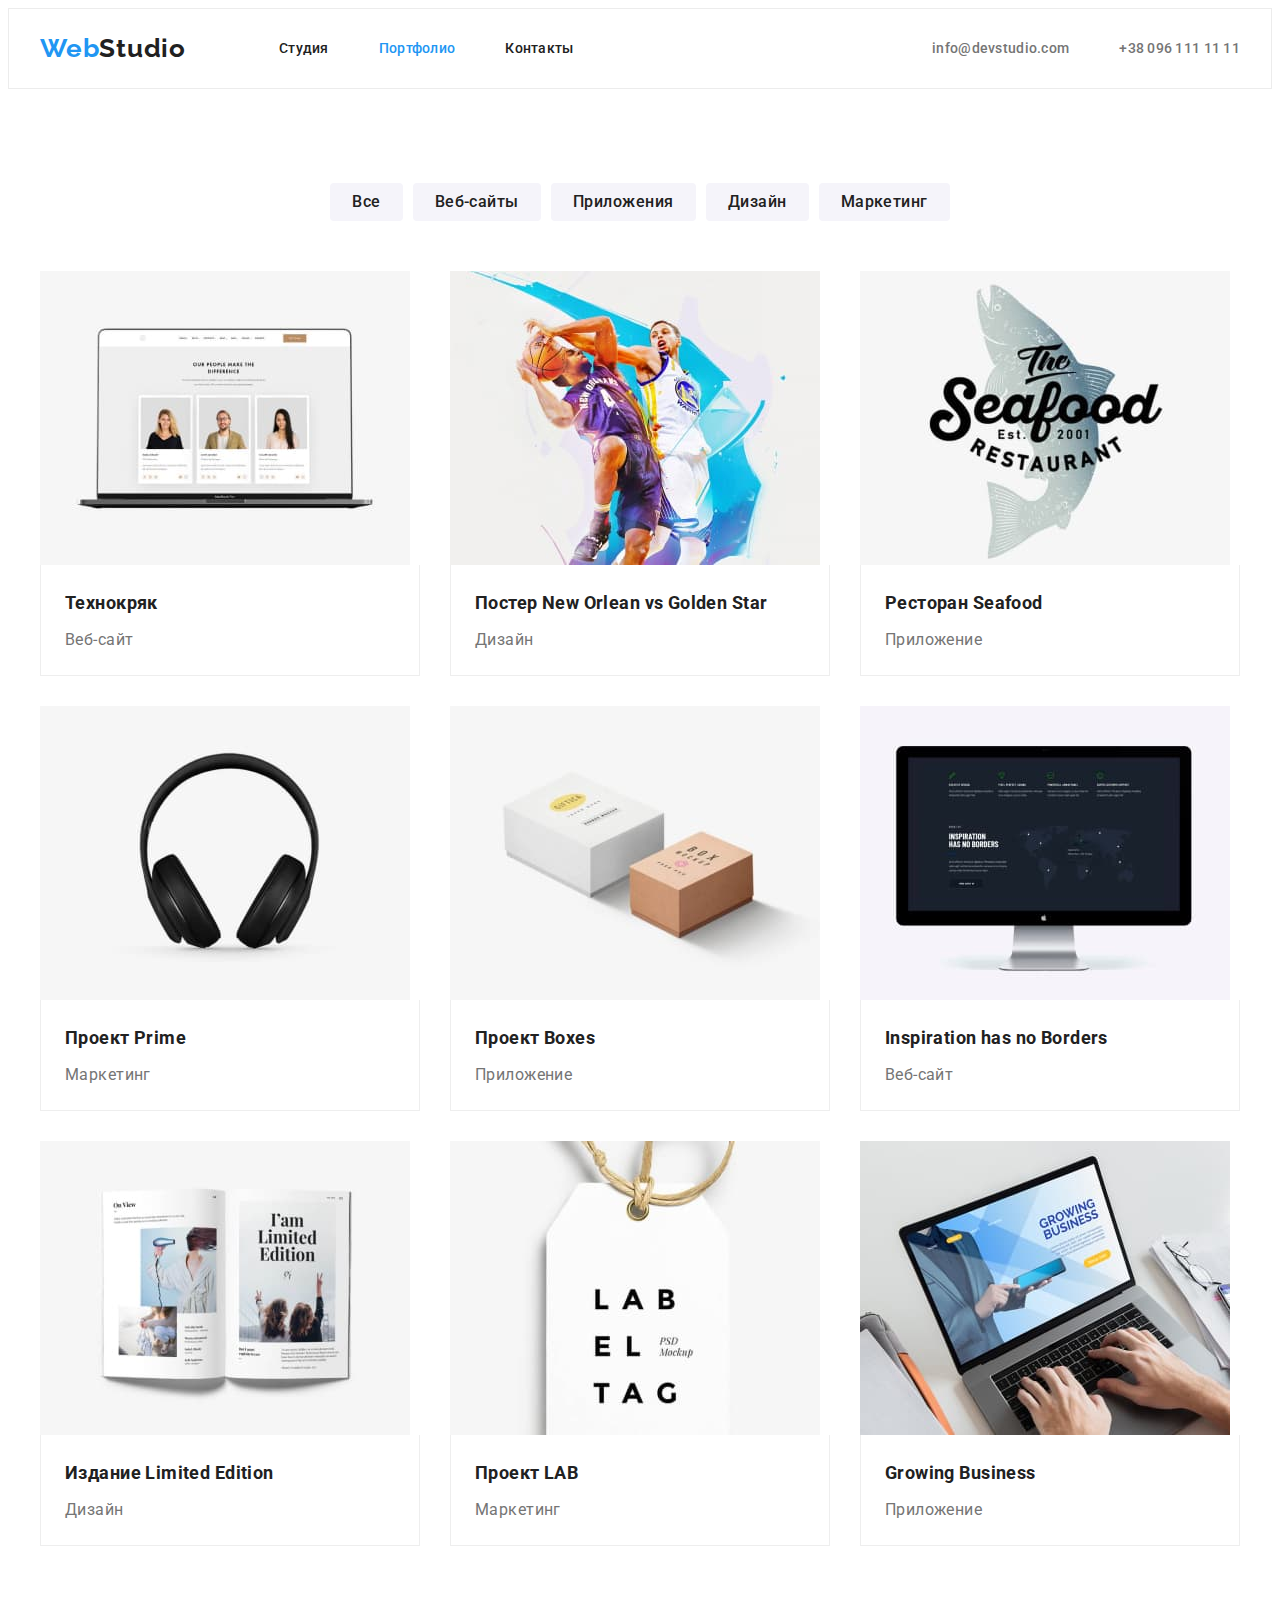
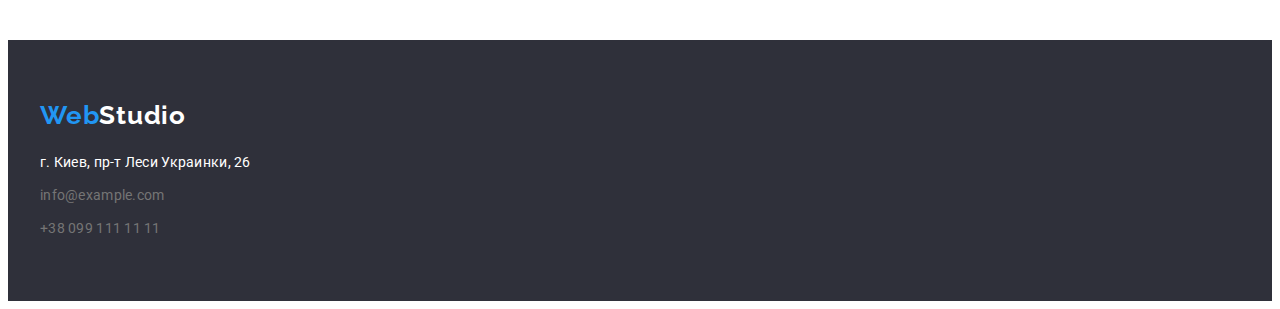
==== portfolio.html @ 75e48bdc "clone from v.007" ====
<!DOCTYPE html>
<html lang="ru">
  <head>
    <meta charset="UTF-8" />
    <meta http-equiv="X-UA-Compatible" content="IE=edge" />
    <meta name="viewport" content="width=device-width, initial-scale=1.0" />
    <link rel="preconnect" href="https://fonts.googleapis.com" />
    <link rel="preconnect" href="https://fonts.gstatic.com" crossorigin />
    <link
      href="https://fonts.googleapis.com/css2?family=Raleway:wght@700&family=Roboto:wght@400;500;700;900&display=swap"
      rel="stylesheet"
    />
    <link
      rel="stylesheet"
      href="https://cdnjs.cloudflare.com/ajax/libs/modern-normalize/1.1.0/modern-normalize.min.css"
      integrity="sha512-wpPYUAdjBVSE4KJnH1VR1HeZfpl1ub8YT/NKx4PuQ5NmX2tKuGu6U/JRp5y+Y8XG2tV+wKQpNHVUX03MfMFn9Q=="
      crossorigin="anonymous"
      referrerpolicy="no-referrer"
    />
    <link rel="stylesheet" href="./css/styless.css" />
    <title>Студия</title>
  </head>
  <body>
  </head>
  <body>
    <header class="header">
      <div class="container">
        <a class="log" href="./index.html"><span class="web">Web</span>Studio</a>
        <nav class="nav">
          <ul class="list">
            <li class="nav-link"><a class="link" href="./index.html">Студия</a></li>
            <li class="nav-link"><a class="link current" href="./portfolio.html">Портфолио</a></li>
            <li class="nav-link"><a class="link" href="#">Контакты</a></li>
          </ul>
        </nav>
        <ul class="list header-contact">
          <li class="contact-link">
            <a class="contact link" href="mailto:info@devstudio.com">info@devstudio.com</a>
          </li>
          <li class="contact-link">
            <a class="contact link" href="tel:+380961111111">+38 096 111 11 11</a>
          </li>
        </ul>
      </div>
    </header>
    <main>
      <section class="portfolio">
        <div class="container">
        <h1 class="visually-hidden">Портфолио</h1>
      <ul class="list list-filtr">
        <li class="list-filtr-unit">
          <button class="filtr" type="button">Все</button>
        </li>
        <li class="list-filtr-unit">
          <button class="filtr" type="button">Веб-сайты</button>
        </li>
        <li class="list-filtr-unit">
          <button class="filtr" type="button">Приложения</button>
        </li>
        <li class="list-filtr-unit">
          <button class="filtr" type="button">Дизайн</button>
        </li>
        <li class="list-filtr-unit">
          <button class="filtr" type="button">Маркетинг</button>
        </li>
      </ul>
      <ul class="list list-article">
        <li class="article">
          <img
            src="./images/projects/project-1.jpg"
            alt="Робота з интерфейсом"
            width="370"
            height="295"
          />
          <div class="article-text">
          <h2 class="title">Технокряк</h2>
          <p class="text">Веб-сайт</p>
        </div>
        </li>
        <li class="article">
          <img
            src="./images/projects/project-2.jpg"
            alt="Робота з интерфейсом"
            width="370"
            height="295"
          />
          <div class="article-text">
          <h2 class="title">Постер New Orlean vs Golden Star</h2>
          <p class="text">Дизайн</p>
        </div>
        </li>
        <li class="article">
          <img
            src="./images/projects/project-3.jpg"
            alt="Робота з интерфейсом"
            width="370"
            height="295"
          />
          <div class="article-text">
          <h2 class="title">Ресторан Seafood</h2>
          <p class="text">Приложение</p>
        </div>
        </li>
        <li class="article">
          <img
            src="./images/projects/project-4.jpg"
            alt="Робота з интерфейсом"
            width="370"
            height="295"
          />
          <div class="article-text">
          <h2 class="title">Проект Prime</h2>
          <p class="text">Маркетинг</p>
        </div>
        </li>
        <li class="article">
          <img
            src="./images/projects/project-5.jpg"
            alt="Робота з интерфейсом"
            width="370"
            height="295"
          />
          <div class="article-text">
          <h2 class="title">Проект Boxes</h2>
          <p class="text">Приложение</p>
        </li>
        <li class="article">
          <img
            src="./images/projects/project-6.jpg"
            alt="Робота з интерфейсом"
            width="370"
            height="295"
          />
          <div class="article-text">
          <h2 class="title" lang="en">Inspiration has no Borders</h2>
          <p class="text">Веб-сайт</p>
        </div>
        </li>
        <li class="article">
          <img
            src="./images/projects/project-7.jpg"
            alt="Робота з интерфейсом"
            width="370"
            height="295"
          />
          <div class="article-text">
          <h2 class="title">Издание Limited Edition</h2>
          <p class="text">Дизайн</p>
        </div>
        </li>
        <li class="article">
          <img
            src="./images/projects/project-8.jpg"
            alt="Робота з интерфейсом"
            width="370"
            height="295"
          />
          <div class="article-text">
          <h2 class="title">Проект LAB</h2>
          <p class="text">Маркетинг</p>
        </div>
        </li>
        <li class="article">
          <img
            src="./images/projects/project-9.jpg"
            alt="Робота з интерфейсом"
            width="370"
            height="295"
          />
          <div class="article-text">
          <h2 class="title">Growing Business</h2>
          <p class="text">Приложение</p>
        </div>
        </li>
      </ul>
      </div>
      </section>
    </main>
     <footer class="footer">
      <div class="container">
        <a class="log" href="./index.html"
          ><span class="web">Web</span><span class="white">Studio</span></a
        >
        <address>
        <ul class="list">
          <li class="footer-list-item">
            
            <a class="link white"
              href="https://goo.gl/maps/G6xnpfV4FDmesNqK6"
              target="_blank"
              rel="noopener noreferrer"
              >г. Киев, пр-т Леси Украинки, 26</a
            >
          </li>
          <li class="footer-list-item">
            <a class="contact link" href="mailto:info@example.com">info@example.com</a>
          </li>
          <li class="footer-list-item">
            <a class="contact link" href="tel:+380991111111">+38 099 111 11 11</a>
          </li>
        </ul>
        </address>
      </div>
    </footer>
  </body>
</html>
---- css/styless.css ----
:root {
  --main-font: 'Roboto';
  --second-font: 'Raleway';
  --title-color: #212121;
  --main-color: #757575;
  --white-color: #ffffff;
  --footercontact-color: rgba(255, 255, 255, 0.6);
  --blue-color: #2196f3;
  --second-background: #2f303a;
  --comand-background: #f5f4fa;
  --hoverbutton-background: #188ce8;
  --border-color: #757575;
  /* сетка */
  --indent: 30px;
  --items: 3;
}

body {
  font-family: var(--main-font), sans-serif;
  font-size: 14px;
  letter-spacing: 0.03em;
  color: var(--main-color);
  background-color: var(--white-color);
}
h1,
h2,
h3,
h4,
p {
  margin: 0px;
}
img {
  display: block;
  max-width: 100%;
  height: auto;
}
address{
  font-style: normal;
}
.container {
  width: 1200px;
 margin: 0 auto;
 padding: 0 15px;
}

.section{
  padding-top: 94px;
  padding-bottom: 94px;
}
.header {
  border: 1px solid #ececec;
  padding: 24px 0px;
}
.list {
  list-style: none;
  margin: 0;
  padding-left: 0;
}
.link,
.log {
  text-decoration: none;
  color: var(--title-color);
}
.header .container {
  display: flex;
  align-items: center;
}
.header .list{
  display: flex;
}

.web {
  color: var(--blue-color);
}

.log {
  font-family: var(--second-font);
  font-style: normal;
  font-weight: 700;
  font-size: 26px;
  line-height: 1.19;
  letter-spacing: 0.03em;
  margin-right: 93px;
}
.contact-link:not(:last-child),
.nav-link:not(:last-child) {
  margin-right: 50px;
}
.nav{
  margin-right: auto;
}
.contact {
  color: var(--main-color);
}
.link{
  font-weight: 500;
  line-height: 1.14;
  letter-spacing: 0.02em;
}
.link:hover,
.link:focus,
.contact:hover,
.contact:focus,
.adress:hover,
.adress:focus {
  color: var(--blue-color);
}
.hero {
  padding: 200px 0;
  text-align: center;
}
.hero,
.footer {
  background-color: var(--second-background);
}
.hero .title {
  color: var(--white-color);
  font-weight: 900;
  font-size: 44px;
  line-height: 1.36;
  text-align: center;
  letter-spacing: 0.06em;
  text-transform: uppercase;
  width: 696px;
  margin: 0 auto;
  margin-bottom: 30px;
}
.button {
  min-width: 200px;
  padding: 10px 32px;
  background-color: var(--blue-color);
  color: var(--white-color);
  border: none;
  border-radius: 4px;
  cursor: pointer;
  font-family: var(--main-font), sans-serif;
  letter-spacing: 0.06em;
  font-weight: 700;
  font-size: 16px;
  line-height: 1.88;
  /* identical to box height,30px or 188% */
  box-shadow: 0px 4px 4px rgba(0, 0, 0, 0.15);
}
.button:hover,
.button:focus {
  background-color: var(--hoverbutton-background);
}
.list-unit {
  background-color: var(--white-color);
  box-shadow: 0px 2px 1px 0px #00000033;
  box-shadow: 0px 1px 1px 0px #00000024;
  box-shadow: 0px 1px 3px 0px #0000001f;
}
.specialties p{
  line-height: 1.71;
  /*24px or 171% */
}
.wework .list,
.specialties .list,
.team .list{
  display: flex;
}
.wework .list-item:not(:last-child){
  margin-right: 30px;
}
.title {
  font-weight: 500;
  font-size: 16px;
  line-height: 1.19;
  /* identical to box height */
  color: var(--title-color);
}
.specialties .title {
  font-weight: 700;
  font-size: 14px;
  text-transform: uppercase;
  margin-bottom: 10px;
}
.specialties .list-item {
  width: 270px;
}
.specialties .list-item:not(:last-child){
  margin-right: 30px;
}

.team {
  /* font-size: 16px;
  line-height: 1.19; */
  /* 19px, identical to box height */
  text-align: center;
  background-color: var(--comand-background);
  padding-top: 94px;
  padding-bottom: 94px;
}

.wework .title,
.team-title {
  font-weight: 700;
  font-size: 36px;
  line-height: 1.17;
  text-align: center;
  margin-bottom: 50px;
}
.text-team-unit{
  padding-top: 30px;
  padding-bottom: 30px;
}
.list-unit:not(:last-child){
  margin-right: 30px;
}
.list-unit .title {
  margin-bottom: 10px;
}
.team p{
  font-weight: 400;
font-size: 16px;
line-height: 1.18;
}
.footer {
  padding-top: 60px;
  padding-bottom: 60px;
}
.footer .log{
  display: block;
  margin-right: 0;
  margin-bottom: 20px;
}
.footer .link{
  font-weight: 400;
  font-size: 14px;
  line-height: 1.71;
}
.footer .footer-list-item:not(:last-child) {
  margin-bottom: 9px;
}
.footer.contact {
  color: var(--footercontact-color);
}
.white {
  color: var(--white-color);
}

/* Portfolio */
.portfolio {
  padding-top: 94px;
  padding-bottom: 94px;
}
.list-filtr {
  display: flex;
  justify-content: center;
  margin-bottom: 50px;
}
.filtr {
  display: flex;
  font-family: var(--main-font), sans-serif;
  color: var(--title-color);
  background-color: var(--comand-background);
  border-radius: 4px;
  border: none;
  cursor: pointer;
  letter-spacing: 0.03em;
  font-weight: 500;
  font-size: 16px;
  line-height: 1.62;
  /* identical to box height, or 162% */
  text-align: center;
  padding: 6px 22px;
}
.filtr:hover,
.filtr:focus {
  color: var(--white-color);
  background-color: var(--blue-color);
  box-shadow: 0px 2px 2px 0px #0000001f;
  box-shadow: 0px 1px 2px 0px #00000014;
  box-shadow: 0px 3px 1px 0px #0000001a;
}
.list-filtr-unit:not(:last-child) {
  margin-right: 10px;
}
.list-article {
  display: flex;
  flex-wrap: wrap;
  margin: calc(-1 * var(--indent) / 2);
}
.article {
  flex-basis: calc((100% - var(--indent) * var(--items)) / var(--items));
  margin: calc(var(--indent) / 2);
}
.article-text {
  border: 1px solid #eeeeee;
  border-top: none;
  padding: 20px 24px;
}
.article .title {
  font-weight: 700;
  font-size: 18px;
  line-height: 2;
  /* identical to box height, or 200% */
  margin-bottom: 4px;
}
.article .text {
  font-weight: 400;
  font-size: 16px;
  line-height: 1.88;
  /* identical to box height, or 188% */
}
.visually-hidden {
  position: absolute;
  width: 1px;
  height: 1px;
  margin: -1px;
  border: 0;
  padding: 0;
  white-space: nowrap;
  clip-path: inset(100%);
  clip: rect(0 0 0 0);
  overflow: hidden;
}
.current {
  color: var(--blue-color);
}
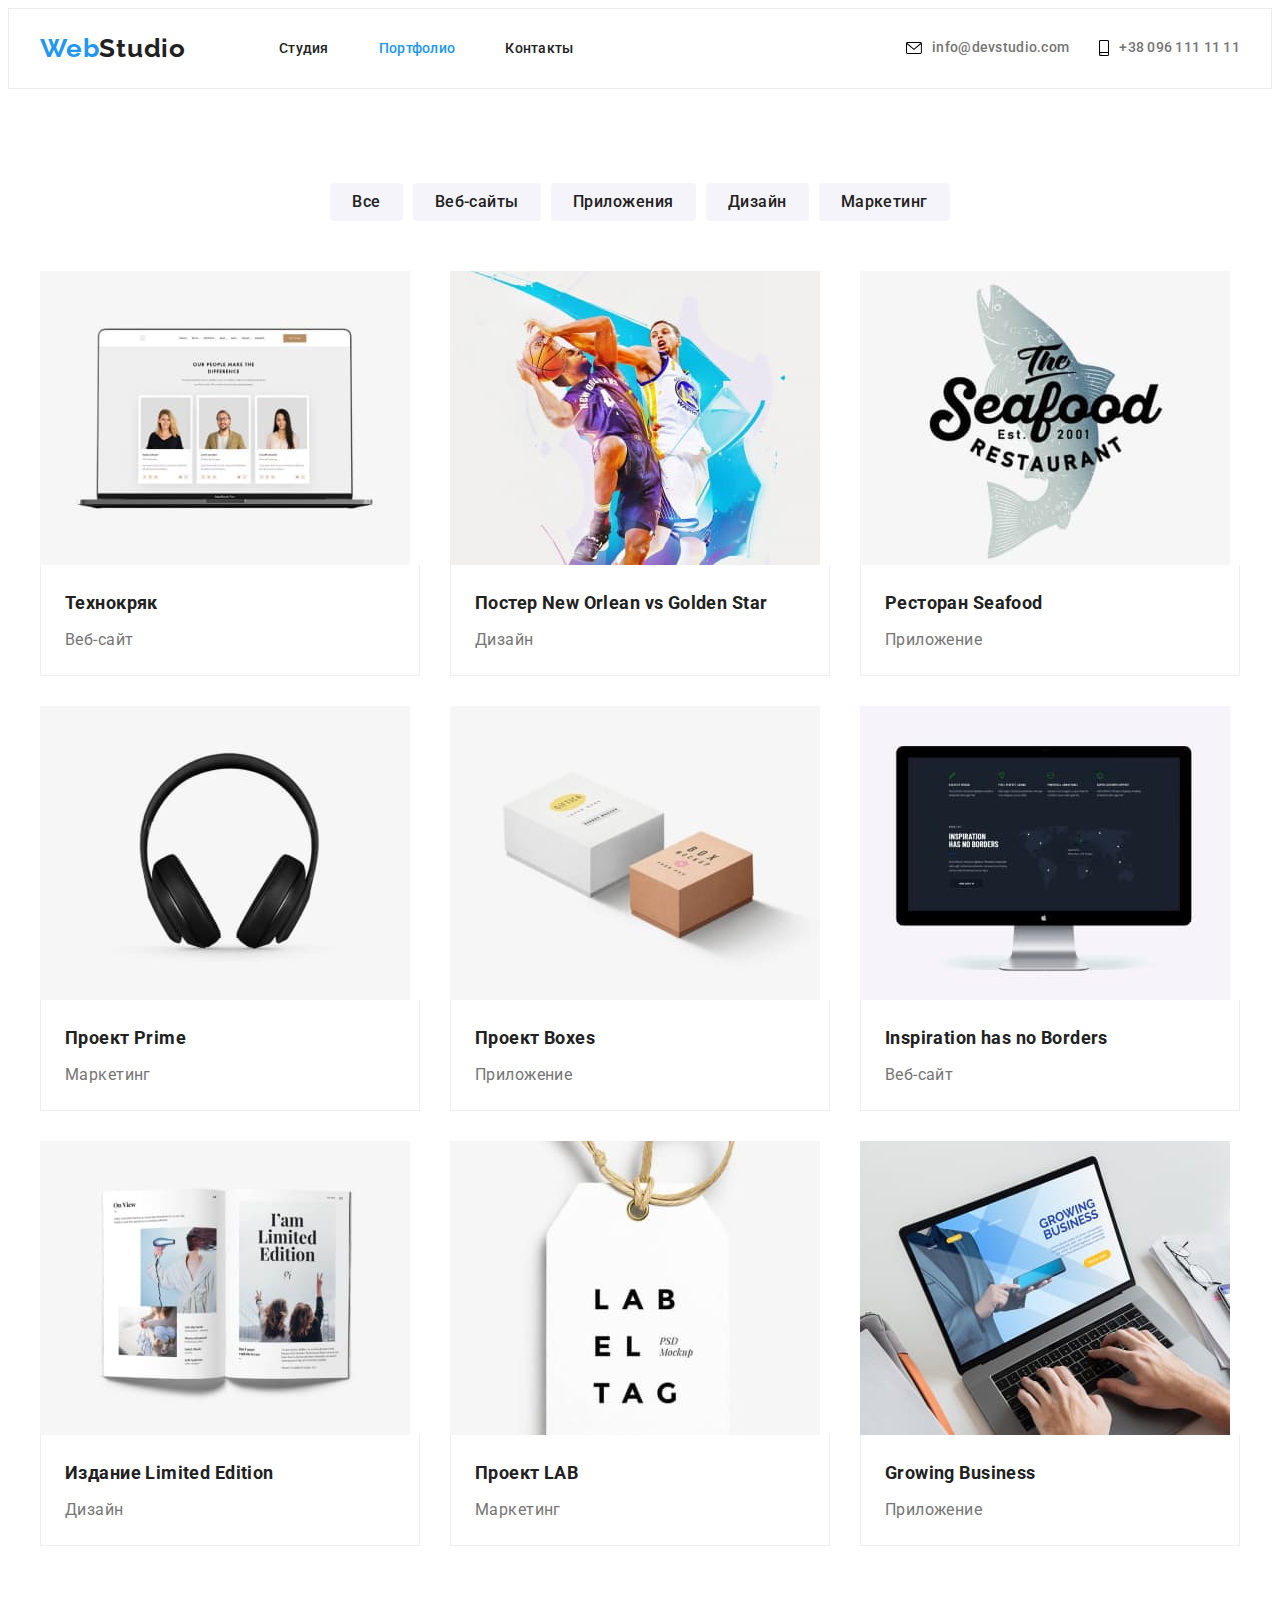
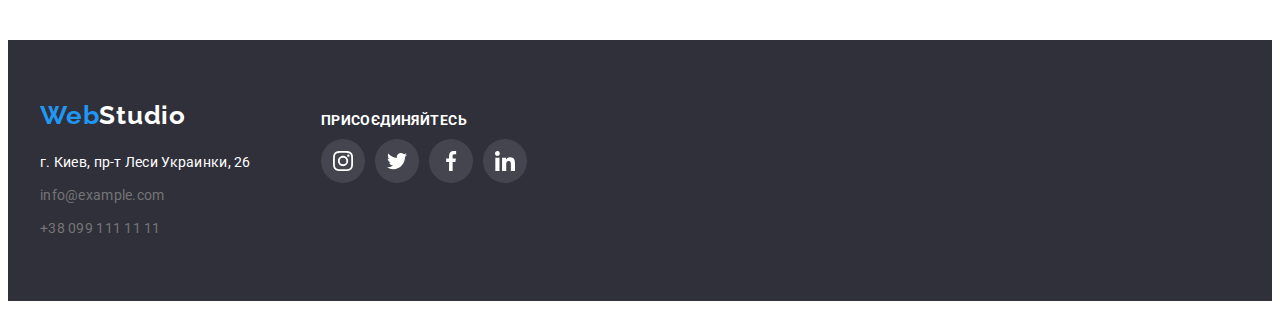
==== commit b0f0af9e: "v.009" ====
--- a/portfolio.html
+++ b/portfolio.html
@@ -1,206 +1,192 @@
 <!DOCTYPE html>
 <html lang="ru">
-  <head>
-    <meta charset="UTF-8" />
-    <meta http-equiv="X-UA-Compatible" content="IE=edge" />
-    <meta name="viewport" content="width=device-width, initial-scale=1.0" />
-    <link rel="preconnect" href="https://fonts.googleapis.com" />
-    <link rel="preconnect" href="https://fonts.gstatic.com" crossorigin />
-    <link
-      href="https://fonts.googleapis.com/css2?family=Raleway:wght@700&family=Roboto:wght@400;500;700;900&display=swap"
-      rel="stylesheet"
-    />
-    <link
-      rel="stylesheet"
-      href="https://cdnjs.cloudflare.com/ajax/libs/modern-normalize/1.1.0/modern-normalize.min.css"
-      integrity="sha512-wpPYUAdjBVSE4KJnH1VR1HeZfpl1ub8YT/NKx4PuQ5NmX2tKuGu6U/JRp5y+Y8XG2tV+wKQpNHVUX03MfMFn9Q=="
-      crossorigin="anonymous"
-      referrerpolicy="no-referrer"
-    />
-    <link rel="stylesheet" href="./css/styless.css" />
-    <title>Студия</title>
-  </head>
-  <body>
-  </head>
-  <body>
-    <header class="header">
+
+<head>
+  <meta charset="UTF-8" />
+  <meta http-equiv="X-UA-Compatible" content="IE=edge" />
+  <meta name="viewport" content="width=device-width, initial-scale=1.0" />
+  <link rel="preconnect" href="https://fonts.googleapis.com" />
+  <link rel="preconnect" href="https://fonts.gstatic.com" crossorigin />
+  <link href="https://fonts.googleapis.com/css2?family=Raleway:wght@700&family=Roboto:wght@400;500;700;900&display=swap"
+    rel="stylesheet" />
+  <link rel="stylesheet" href="https://cdnjs.cloudflare.com/ajax/libs/modern-normalize/1.1.0/modern-normalize.min.css"
+    integrity="sha512-wpPYUAdjBVSE4KJnH1VR1HeZfpl1ub8YT/NKx4PuQ5NmX2tKuGu6U/JRp5y+Y8XG2tV+wKQpNHVUX03MfMFn9Q=="
+    crossorigin="anonymous" referrerpolicy="no-referrer" />
+  <link rel="stylesheet" href="./css/styless.css" />
+  <title>Студия</title>
+</head>
+
+<body>
+  <header class="header">
+    <div class="container">
+      <a class="log" href="./index.html"><span class="web">Web</span>Studio</a>
+      <nav class="nav">
+        <ul class="list">
+          <li class="nav-link"><a class="link" href="./index.html">Студия</a></li>
+          <li class="nav-link"><a class="link current" href="./portfolio.html">Портфолио</a></li>
+          <li class="nav-link"><a class="link" href="#">Контакты</a></li>
+        </ul>
+      </nav>
+      <ul class="list header-contact">
+        <li class="contact-link">
+          <a class="contact link" href="mailto:info@devstudio.com"><svg class="icon-mail" width="16" height="12">
+              <use href="./images/icons.svg#icon-mail"></use>
+            </svg>
+            info@devstudio.com</a>
+        </li>
+        <li class="contact-link">
+          <a class="contact link" href="tel:+380961111111"><svg class="icon-phone" width="10" height="16">
+              <use href="./images/icons.svg#icon-phone"></use>
+            </svg>+38 096 111 11 11</a>
+        </li>
+      </ul>
+    </div>
+  </header>
+  <main>
+    <section class="portfolio">
       <div class="container">
-        <a class="log" href="./index.html"><span class="web">Web</span>Studio</a>
-        <nav class="nav">
-          <ul class="list">
-            <li class="nav-link"><a class="link" href="./index.html">Студия</a></li>
-            <li class="nav-link"><a class="link current" href="./portfolio.html">Портфолио</a></li>
-            <li class="nav-link"><a class="link" href="#">Контакты</a></li>
-          </ul>
-        </nav>
-        <ul class="list header-contact">
-          <li class="contact-link">
-            <a class="contact link" href="mailto:info@devstudio.com">info@devstudio.com</a>
+        <h1 class="visually-hidden">Портфолио</h1>
+        <ul class="list list-filtr">
+          <li class="list-filtr-unit">
+            <button class="filtr" type="button">Все</button>
           </li>
-          <li class="contact-link">
-            <a class="contact link" href="tel:+380961111111">+38 096 111 11 11</a>
+          <li class="list-filtr-unit">
+            <button class="filtr" type="button">Веб-сайты</button>
+          </li>
+          <li class="list-filtr-unit">
+            <button class="filtr" type="button">Приложения</button>
+          </li>
+          <li class="list-filtr-unit">
+            <button class="filtr" type="button">Дизайн</button>
+          </li>
+          <li class="list-filtr-unit">
+            <button class="filtr" type="button">Маркетинг</button>
+          </li>
+        </ul>
+        <ul class="list list-article">
+          <li class="article">
+            <img src="./images/projects/project-1.jpg" alt="Робота з интерфейсом" width="370" height="295" />
+            <div class="article-text">
+              <h2 class="title">Технокряк</h2>
+              <p class="text">Веб-сайт</p>
+            </div>
+          </li>
+          <li class="article">
+            <img src="./images/projects/project-2.jpg" alt="Робота з интерфейсом" width="370" height="295" />
+            <div class="article-text">
+              <h2 class="title">Постер New Orlean vs Golden Star</h2>
+              <p class="text">Дизайн</p>
+            </div>
+          </li>
+          <li class="article">
+            <img src="./images/projects/project-3.jpg" alt="Робота з интерфейсом" width="370" height="295" />
+            <div class="article-text">
+              <h2 class="title">Ресторан Seafood</h2>
+              <p class="text">Приложение</p>
+            </div>
+          </li>
+          <li class="article">
+            <img src="./images/projects/project-4.jpg" alt="Робота з интерфейсом" width="370" height="295" />
+            <div class="article-text">
+              <h2 class="title">Проект Prime</h2>
+              <p class="text">Маркетинг</p>
+            </div>
+          </li>
+          <li class="article">
+            <img src="./images/projects/project-5.jpg" alt="Робота з интерфейсом" width="370" height="295" />
+            <div class="article-text">
+              <h2 class="title">Проект Boxes</h2>
+              <p class="text">Приложение</p>
+          </li>
+          <li class="article">
+            <img src="./images/projects/project-6.jpg" alt="Робота з интерфейсом" width="370" height="295" />
+            <div class="article-text">
+              <h2 class="title" lang="en">Inspiration has no Borders</h2>
+              <p class="text">Веб-сайт</p>
+            </div>
+          </li>
+          <li class="article">
+            <img src="./images/projects/project-7.jpg" alt="Робота з интерфейсом" width="370" height="295" />
+            <div class="article-text">
+              <h2 class="title">Издание Limited Edition</h2>
+              <p class="text">Дизайн</p>
+            </div>
+          </li>
+          <li class="article">
+            <img src="./images/projects/project-8.jpg" alt="Робота з интерфейсом" width="370" height="295" />
+            <div class="article-text">
+              <h2 class="title">Проект LAB</h2>
+              <p class="text">Маркетинг</p>
+            </div>
+          </li>
+          <li class="article">
+            <img src="./images/projects/project-9.jpg" alt="Робота з интерфейсом" width="370" height="295" />
+            <div class="article-text">
+              <h2 class="title">Growing Business</h2>
+              <p class="text">Приложение</p>
+            </div>
           </li>
         </ul>
       </div>
-    </header>
-    <main>
-      <section class="portfolio">
-        <div class="container">
-        <h1 class="visually-hidden">Портфолио</h1>
-      <ul class="list list-filtr">
-        <li class="list-filtr-unit">
-          <button class="filtr" type="button">Все</button>
-        </li>
-        <li class="list-filtr-unit">
-          <button class="filtr" type="button">Веб-сайты</button>
-        </li>
-        <li class="list-filtr-unit">
-          <button class="filtr" type="button">Приложения</button>
-        </li>
-        <li class="list-filtr-unit">
-          <button class="filtr" type="button">Дизайн</button>
-        </li>
-        <li class="list-filtr-unit">
-          <button class="filtr" type="button">Маркетинг</button>
-        </li>
-      </ul>
-      <ul class="list list-article">
-        <li class="article">
-          <img
-            src="./images/projects/project-1.jpg"
-            alt="Робота з интерфейсом"
-            width="370"
-            height="295"
-          />
-          <div class="article-text">
-          <h2 class="title">Технокряк</h2>
-          <p class="text">Веб-сайт</p>
-        </div>
-        </li>
-        <li class="article">
-          <img
-            src="./images/projects/project-2.jpg"
-            alt="Робота з интерфейсом"
-            width="370"
-            height="295"
-          />
-          <div class="article-text">
-          <h2 class="title">Постер New Orlean vs Golden Star</h2>
-          <p class="text">Дизайн</p>
-        </div>
-        </li>
-        <li class="article">
-          <img
-            src="./images/projects/project-3.jpg"
-            alt="Робота з интерфейсом"
-            width="370"
-            height="295"
-          />
-          <div class="article-text">
-          <h2 class="title">Ресторан Seafood</h2>
-          <p class="text">Приложение</p>
-        </div>
-        </li>
-        <li class="article">
-          <img
-            src="./images/projects/project-4.jpg"
-            alt="Робота з интерфейсом"
-            width="370"
-            height="295"
-          />
-          <div class="article-text">
-          <h2 class="title">Проект Prime</h2>
-          <p class="text">Маркетинг</p>
-        </div>
-        </li>
-        <li class="article">
-          <img
-            src="./images/projects/project-5.jpg"
-            alt="Робота з интерфейсом"
-            width="370"
-            height="295"
-          />
-          <div class="article-text">
-          <h2 class="title">Проект Boxes</h2>
-          <p class="text">Приложение</p>
-        </li>
-        <li class="article">
-          <img
-            src="./images/projects/project-6.jpg"
-            alt="Робота з интерфейсом"
-            width="370"
-            height="295"
-          />
-          <div class="article-text">
-          <h2 class="title" lang="en">Inspiration has no Borders</h2>
-          <p class="text">Веб-сайт</p>
-        </div>
-        </li>
-        <li class="article">
-          <img
-            src="./images/projects/project-7.jpg"
-            alt="Робота з интерфейсом"
-            width="370"
-            height="295"
-          />
-          <div class="article-text">
-          <h2 class="title">Издание Limited Edition</h2>
-          <p class="text">Дизайн</p>
-        </div>
-        </li>
-        <li class="article">
-          <img
-            src="./images/projects/project-8.jpg"
-            alt="Робота з интерфейсом"
-            width="370"
-            height="295"
-          />
-          <div class="article-text">
-          <h2 class="title">Проект LAB</h2>
-          <p class="text">Маркетинг</p>
-        </div>
-        </li>
-        <li class="article">
-          <img
-            src="./images/projects/project-9.jpg"
-            alt="Робота з интерфейсом"
-            width="370"
-            height="295"
-          />
-          <div class="article-text">
-          <h2 class="title">Growing Business</h2>
-          <p class="text">Приложение</p>
-        </div>
-        </li>
-      </ul>
+    </section>
+  </main>
+  <footer class="footer">
+    <div class="container">
+      <div class="adress">
+        <a class="log" href="./index.html"><span class="web">Web</span><span class="white">Studio</span></a>
+        <address>
+          <ul class="list">
+            <li class="footer-list-item">
+              <a class="link white" href="https://goo.gl/maps/G6xnpfV4FDmesNqK6" target="_blank"
+                rel="noopener noreferrer">г. Киев, пр-т Леси Украинки, 26</a>
+            </li>
+            <li class="footer-list-item">
+              <a class="contact link" href="mailto:info@example.com">info@example.com</a>
+            </li>
+            <li class="footer-list-item">
+              <a class="contact link" href="tel:+380991111111">+38 099 111 11 11</a>
+            </li>
+          </ul>
+        </address>
       </div>
-      </section>
-    </main>
-     <footer class="footer">
-      <div class="container">
-        <a class="log" href="./index.html"
-          ><span class="web">Web</span><span class="white">Studio</span></a
-        >
-        <address>
-        <ul class="list">
-          <li class="footer-list-item">
-            
-            <a class="link white"
-              href="https://goo.gl/maps/G6xnpfV4FDmesNqK6"
-              target="_blank"
-              rel="noopener noreferrer"
-              >г. Киев, пр-т Леси Украинки, 26</a
-            >
+      <div class="join">
+        <h3 class="title">Присоєдиняйтесь</h3>
+        <ul class="list list-social">
+          <li>
+            <a class="social-team-link link" href="#" target="_blank" rel="noopener noreferrer" aria-label="">
+              <svg class="social-icon" width="20" height="20">
+                <use href="./images/icons.svg#icon-instagram"></use>
+              </svg>
+            </a>
           </li>
-          <li class="footer-list-item">
-            <a class="contact link" href="mailto:info@example.com">info@example.com</a>
+
+          <li>
+            <a class="social-team-link link" href="#" target="_blank" rel="noopener noreferrer" aria-label="">
+              <svg class="social-icon" width="20" height="20">
+                <use href="./images/icons.svg#icon-twitter"></use>
+              </svg>
+            </a>
           </li>
-          <li class="footer-list-item">
-            <a class="contact link" href="tel:+380991111111">+38 099 111 11 11</a>
+
+          <li>
+            <a class="social-team-link link" href="#" target="_blank" rel="noopener noreferrer" aria-label="">
+              <svg class="social-icon" width="20" height="20">
+                <use href="./images/icons.svg#icon-facebook"></use>
+              </svg>
+            </a>
+          </li>
+
+          <li>
+            <a class="social-team-link link" href="#" target="_blank" rel="noopener noreferrer" aria-label="">
+              <svg class="social-icon" width="20" height="20">
+                <use href="./images/icons.svg#icon-linkedin"></use>
+              </svg>
+            </a>
           </li>
         </ul>
-        </address>
       </div>
-    </footer>
-  </body>
-</html>
+    </div>
+  </footer>
+</body>
+
+</html>--- a/css/styless.css
+++ b/css/styless.css
@@ -13,6 +13,7 @@
   /* сетка */
   --indent: 30px;
   --items: 3;
+  --main-icon-color: #afb1b8;
 }
 
 body {
@@ -34,16 +35,16 @@
   max-width: 100%;
   height: auto;
 }
-address{
+address {
   font-style: normal;
 }
 .container {
   width: 1200px;
- margin: 0 auto;
- padding: 0 15px;
-}
-
-.section{
+  margin: 0 auto;
+  padding: 0 15px;
+}
+
+.section {
   padding-top: 94px;
   padding-bottom: 94px;
 }
@@ -65,7 +66,7 @@
   display: flex;
   align-items: center;
 }
-.header .list{
+.header .list {
   display: flex;
 }
 
@@ -82,17 +83,24 @@
   letter-spacing: 0.03em;
   margin-right: 93px;
 }
-.contact-link:not(:last-child),
+.contact-link:not(:last-child) {
+  margin-right: 30px;
+}
 .nav-link:not(:last-child) {
   margin-right: 50px;
 }
-.nav{
+.nav {
   margin-right: auto;
 }
 .contact {
   color: var(--main-color);
 }
-.link{
+.header .contact {
+  display: flex;
+  align-items: center;
+  gap: 10px;
+}
+.link {
   font-weight: 500;
   line-height: 1.14;
   letter-spacing: 0.02em;
@@ -104,10 +112,19 @@
 .adress:hover,
 .adress:focus {
   color: var(--blue-color);
+  fill: var(--blue-color);
 }
 .hero {
+  max-width: 1600px;
+  height: 600px;
+  margin-left: auto;
+  margin-right: auto;
   padding: 200px 0;
   text-align: center;
+  background-image: linear-gradient(#2f303a66 0%, #2f303a66 100%),
+    url(../images/background-hero.jpg);
+  background-position: top -100px center;
+  background-size: cover;
 }
 .hero,
 .footer {
@@ -151,17 +168,27 @@
   box-shadow: 0px 1px 1px 0px #00000024;
   box-shadow: 0px 1px 3px 0px #0000001f;
 }
-.specialties p{
+.specialties p {
   line-height: 1.71;
   /*24px or 171% */
 }
 .wework .list,
 .specialties .list,
-.team .list{
-  display: flex;
-}
-.wework .list-item:not(:last-child){
+.team .list,
+.clients .list {
+  display: flex;
+}
+.wework {
+  padding-top: 0;
+}
+.wework .list-item:not(:last-child) {
   margin-right: 30px;
+}
+.spec-icon-area {
+  display: flex;
+  padding: 25px 100px;
+  background-color: var(--comand-background);
+  margin-bottom: 30px;
 }
 .title {
   font-weight: 500;
@@ -170,6 +197,7 @@
   /* identical to box height */
   color: var(--title-color);
 }
+.join .title,
 .specialties .title {
   font-weight: 700;
   font-size: 14px;
@@ -179,7 +207,7 @@
 .specialties .list-item {
   width: 270px;
 }
-.specialties .list-item:not(:last-child){
+.specialties .list-item:not(:last-child) {
   margin-right: 30px;
 }
 
@@ -194,38 +222,121 @@
 }
 
 .wework .title,
-.team-title {
+.team-title,
+.clients .title {
   font-weight: 700;
   font-size: 36px;
   line-height: 1.17;
   text-align: center;
   margin-bottom: 50px;
 }
-.text-team-unit{
+
+.text-team-unit {
   padding-top: 30px;
+  margin-bottom: 16px;
+}
+.list-unit {
   padding-bottom: 30px;
-}
-.list-unit:not(:last-child){
+  box-shadow: 0px 2px 1px 0px #00000033;
+  box-shadow: 0px 1px 1px 0px #00000024;
+  box-shadow: 0px 1px 3px 0px #0000001f;
+}
+.list-unit:not(:last-child) {
   margin-right: 30px;
 }
 .list-unit .title {
   margin-bottom: 10px;
 }
-.team p{
+.team p {
   font-weight: 400;
-font-size: 16px;
-line-height: 1.18;
+  font-size: 16px;
+  line-height: 1.18;
+}
+.list-social {
+  justify-content: center;
+  gap: 10px;
+}
+.social-team-link {
+  display: flex;
+  justify-content: center;
+  align-items: center;
+  width: 44px;
+  height: 44px;
+}
+.social-icon,
+.client-icon {
+  fill: var(--main-icon-color);
+}
+.social-team-link:hover,
+.social-team-link:focus {
+  background-color: var(--blue-color);
+  border-radius: 50%;
+}
+.social-team-link:hover .social-icon,
+.social-team-link:focus .social-icon {
+  fill: var(--white-color);
+}
+.clients .list {
+  justify-content: center;
+  align-items: center;
+  gap: 30px;
+}
+.clients-item {
+  width: 170px;
+  height: 92px;
+  padding: 16px 32px;
+  border: 1px solid #afb1b8;
+  border-radius: 4px;
+}
+
+.clients-item:hover,
+.clients-item:focus {
+  border-color: var(--blue-color);
+}
+.client-link:hover .client-icon,
+.client-link:focus .client-icon {
+  fill: var(--blue-color);
 }
 .footer {
   padding-top: 60px;
   padding-bottom: 60px;
 }
-.footer .log{
+.footer .container {
+  display: flex;
+}
+.adress {
+  margin-right: 70px;
+}
+.join {
+  display: flex;
+  flex-direction: column;
+  padding-top: 12px;
+}
+.join .title {
+  color: var(--white-color);
+}
+
+.join .list {
+  display: flex;
+}
+.join .social-icon {
+  fill: var(--white-color);
+}
+.join .social-team-link {
+  border-radius: 50%;
+  background-color: #ffffff1a;
+}
+
+.join .social-team-link:hover,
+.join .social-team-link:focus {
+  background-color: var(--blue-color);
+}
+.footer .log {
   display: block;
   margin-right: 0;
   margin-bottom: 20px;
 }
-.footer .link{
+.footer .link {
   font-weight: 400;
   font-size: 14px;
   line-height: 1.71;
@@ -286,6 +397,12 @@
   flex-basis: calc((100% - var(--indent) * var(--items)) / var(--items));
   margin: calc(var(--indent) / 2);
 }
+.article:hover,
+.article:focus {
+  box-shadow: 1px 4px 6px 0px #00000029;
+  box-shadow: 0px 4px 4px 0px #0000000f;
+  box-shadow: 0px 1px 1px 0px #0000001f;
+}
 .article-text {
   border: 1px solid #eeeeee;
   border-top: none;
